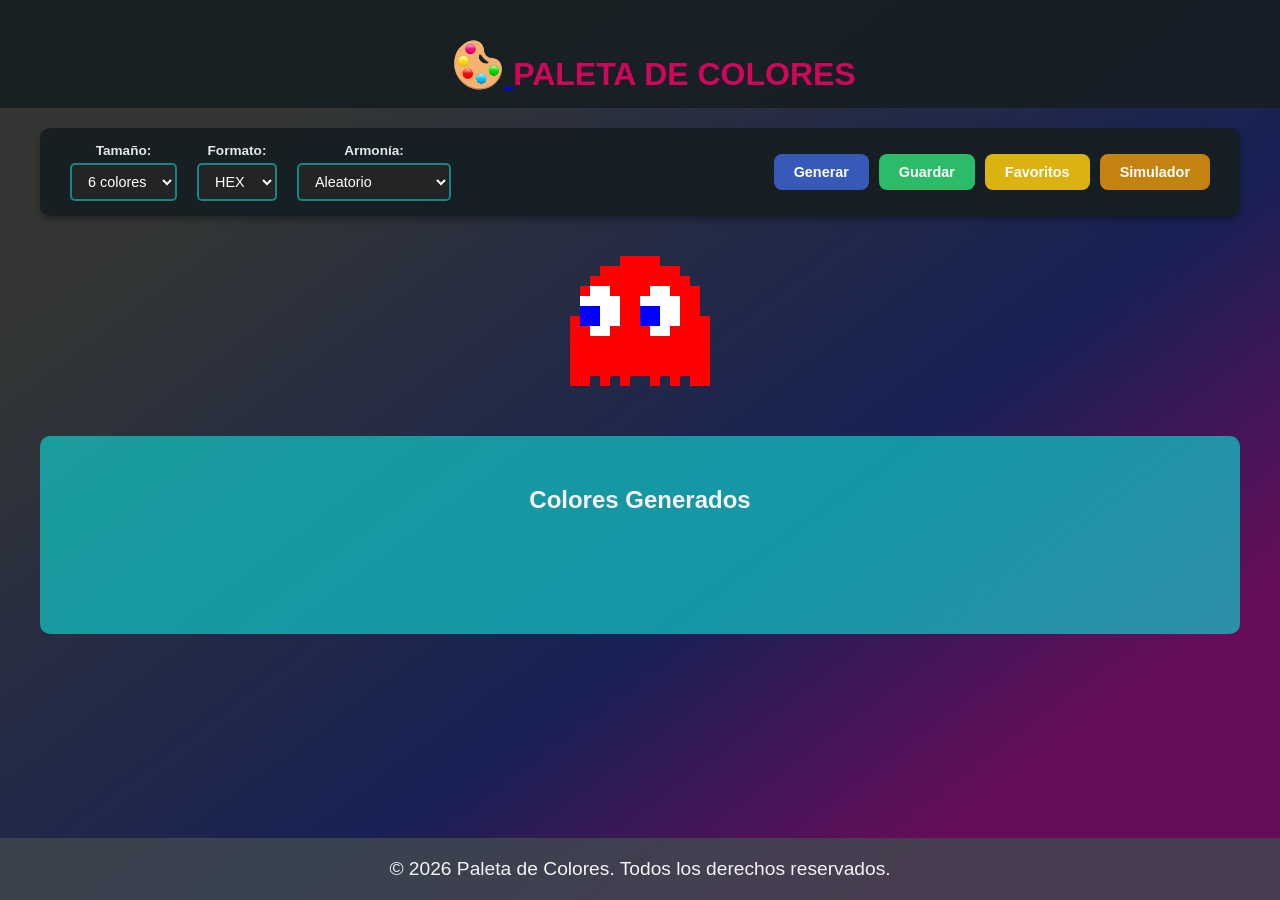
==== paleta.html @ db8abc4d "docs:modificando todo el codigo" ====
<!DOCTYPE html>
<html lang="en">
<head>
    <meta charset="UTF-8">
    <meta name="viewport" content="width=device-width, initial-scale=1.0">
    <title>Paleta de colores</title>
    <link rel="icon" type="image/png" href="imagen/favicon.png">
    <link rel="stylesheet" href="css/styles.css">
</head>
<body>
    <header class="header">
        <div class="header-container">
            <h1 class="header-tittle">
                <a href="index.html">
                    <img src="imagen/paleta-color.png" width="50" height="50" alt="Icono paleta de colores">
                </a>
                PALETA DE COLORES
            </h1>
        </div>
    </header>

    <nav class="navbar">
        <div class="navbar-content">
            <div class="navbar-controls">
                <div class="control-group">
                    <label for="selectorTamaño">Tamaño:</label>
                    <select id="selectorTamaño">
                        <option value="6">6 colores</option>
                        <option value="8">8 colores</option>
                        <option value="9">9 colores</option>
                    </select>
                </div>

                <div class="control-group">
                    <label for="selectorFormato">Formato:</label>
                    <select id="selectorFormato">
                        <option value="hex">HEX</option>
                        <option value="hsl">HSL</option>
                        <option value="rgb">RGB</option>
                    </select>
                </div>

                <div class="control-group">
                    <label for="selectorArmonia">Armonía:</label>
                    <select id="selectorArmonia">
                        <option value="aleatorio">Aleatorio</option>
                        <option value="complementario">Complementario</option>
                        <option value="analogo">Análogo</option>
                        <option value="triadico">Triádico</option>
                        <option value="monocromatico">Monocromático</option>
                    </select>
                </div>
            </div>

            <div class="navbar-buttons">
                <button class="btn-generar" id="botonGenerar">Generar</button>
                <button class="btn-guardar" id="botonGuardar">Guardar</button>
                <button class="btn-favoritos" id="botonVerFavoritos">Favoritos</button>
                <button class="btn-simulador" id="botonSimulador">Simulador</button>
            </div>
        </div>
    </nav>

    <div class="ghost-container">
        <!-- Fantasma animado -->
        <div id="ghost">
            <div id="feedback" class="feedback"></div>
            <div id="ghost-message"></div>
            <div id="red">
                <div id="pupil"></div>
                <div id="pupil1"></div>
                <div id="eye"></div>
                <div id="eye1"></div>
                <div id="top0"></div>
                <div id="top1"></div>
                <div id="top2"></div>
                <div id="top3"></div>
                <div id="top4"></div>
                <div id="st0"></div>
                <div id="st1"></div>
                <div id="st2"></div>
                <div id="st3"></div>
                <div id="st4"></div>
                <div id="st5"></div>
                <div id="an1"></div>
                <div id="an2"></div>
                <div id="an3"></div>
                <div id="an4"></div>
                <div id="an5"></div>
                <div id="an6"></div>
                <div id="an7"></div>
                <div id="an8"></div>
                <div id="an9"></div>
                <div id="an10"></div>
                <div id="an11"></div>
                <div id="an12"></div>
                <div id="an13"></div>
                <div id="an14"></div>
                <div id="an15"></div>
                <div id="an16"></div>
                <div id="an17"></div>
                <div id="an18"></div>
            </div>
        </div>
    </div>

    <div class="resultados-container" id="contenedorResultados">
        <h2 class="text-resultados">Colores Generados</h2>
        <div class="resultados-grid" id="gridColores"></div>
    </div>

    <footer>
        <p>&copy; 2026 Paleta de Colores. Todos los derechos reservados.</p>
    </footer>

    <script src="js/script.js"></script>
</body>
</html>
---- css/styles.css ----
/* Base styles */
@import 'base/reset.css';
@import 'base/typography.css';

/* Layout styles */
@import 'layout/body.css';
@import 'layout/header.css';
@import 'layout/footer.css';

/* Component styles */
@import 'components/containers.css';

/* Responsive styles */
@import 'responsive/media-queries.css';
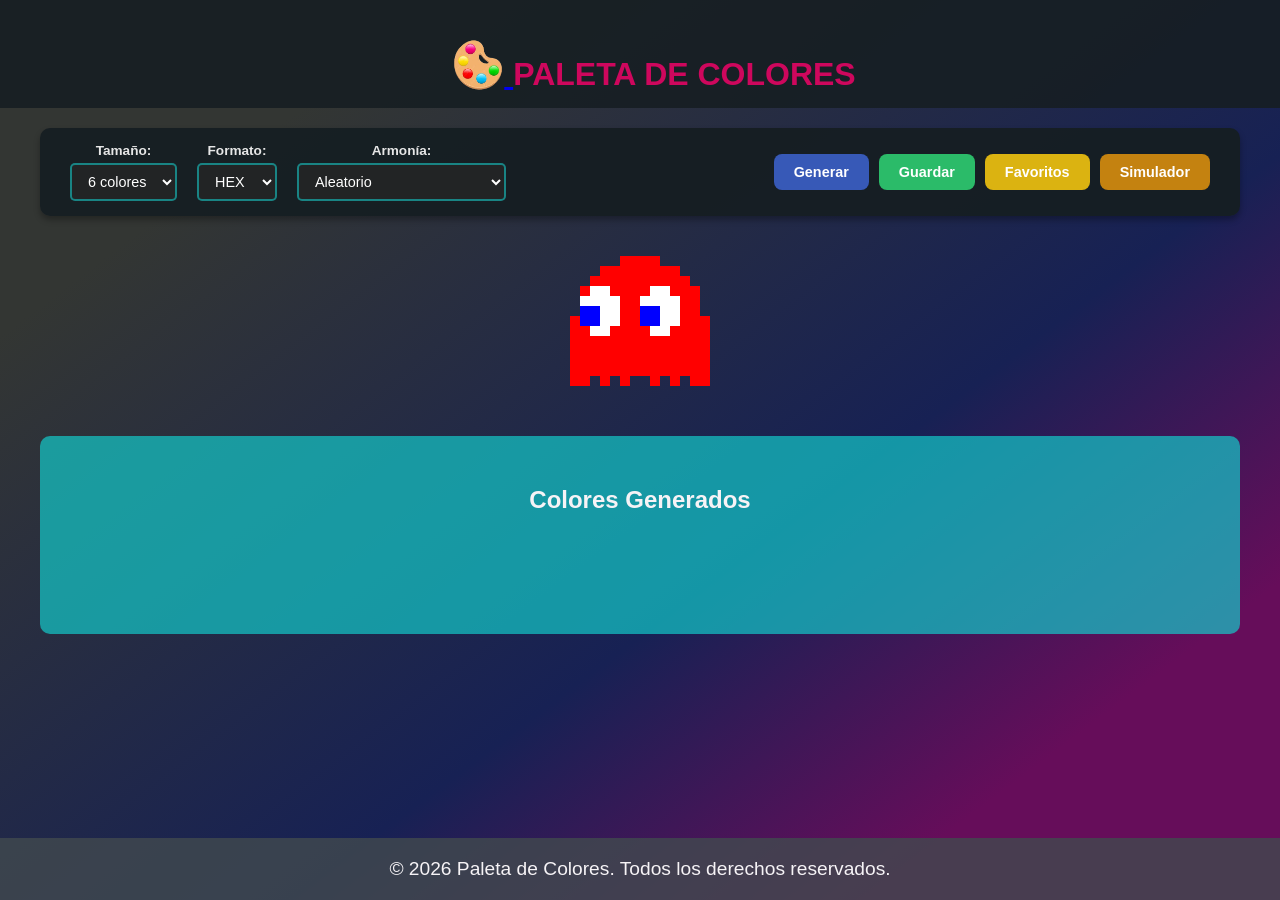
==== commit 206d6019: "docs:cambios en el codigo" ====
--- a/paleta.html
+++ b/paleta.html
@@ -45,8 +45,11 @@
                     <select id="selectorArmonia">
                         <option value="aleatorio">Aleatorio</option>
                         <option value="complementario">Complementario</option>
+                        <option value="complementario-dividido">Complementario Dividido</option>
                         <option value="analogo">Análogo</option>
                         <option value="triadico">Triádico</option>
+                        <option value="tetradico">Tetrádico</option>
+                        <option value="cuadrado">Cuadrado</option>
                         <option value="monocromatico">Monocromático</option>
                     </select>
                 </div>
--- a/css/styles.css
+++ b/css/styles.css
@@ -1,14 +1,14 @@
-/* Base styles */
+/* Estilos base */
 @import 'base/reset.css';
 @import 'base/typography.css';
 
-/* Layout styles */
-@import 'layout/body.css';
-@import 'layout/header.css';
-@import 'layout/footer.css';
+/* Estilos de diseño */
+@import 'diseño/body.css';
+@import 'diseño/header.css';
+@import 'diseño/footer.css';
 
-/* Component styles */
-@import 'components/containers.css';
+/* Estilos de componentes */
+@import 'componentes/containers.css';
 
-/* Responsive styles */
-@import 'responsive/media-queries.css';
+/* Estilos responsivos */
+@import 'responsivo/media-queries.css';
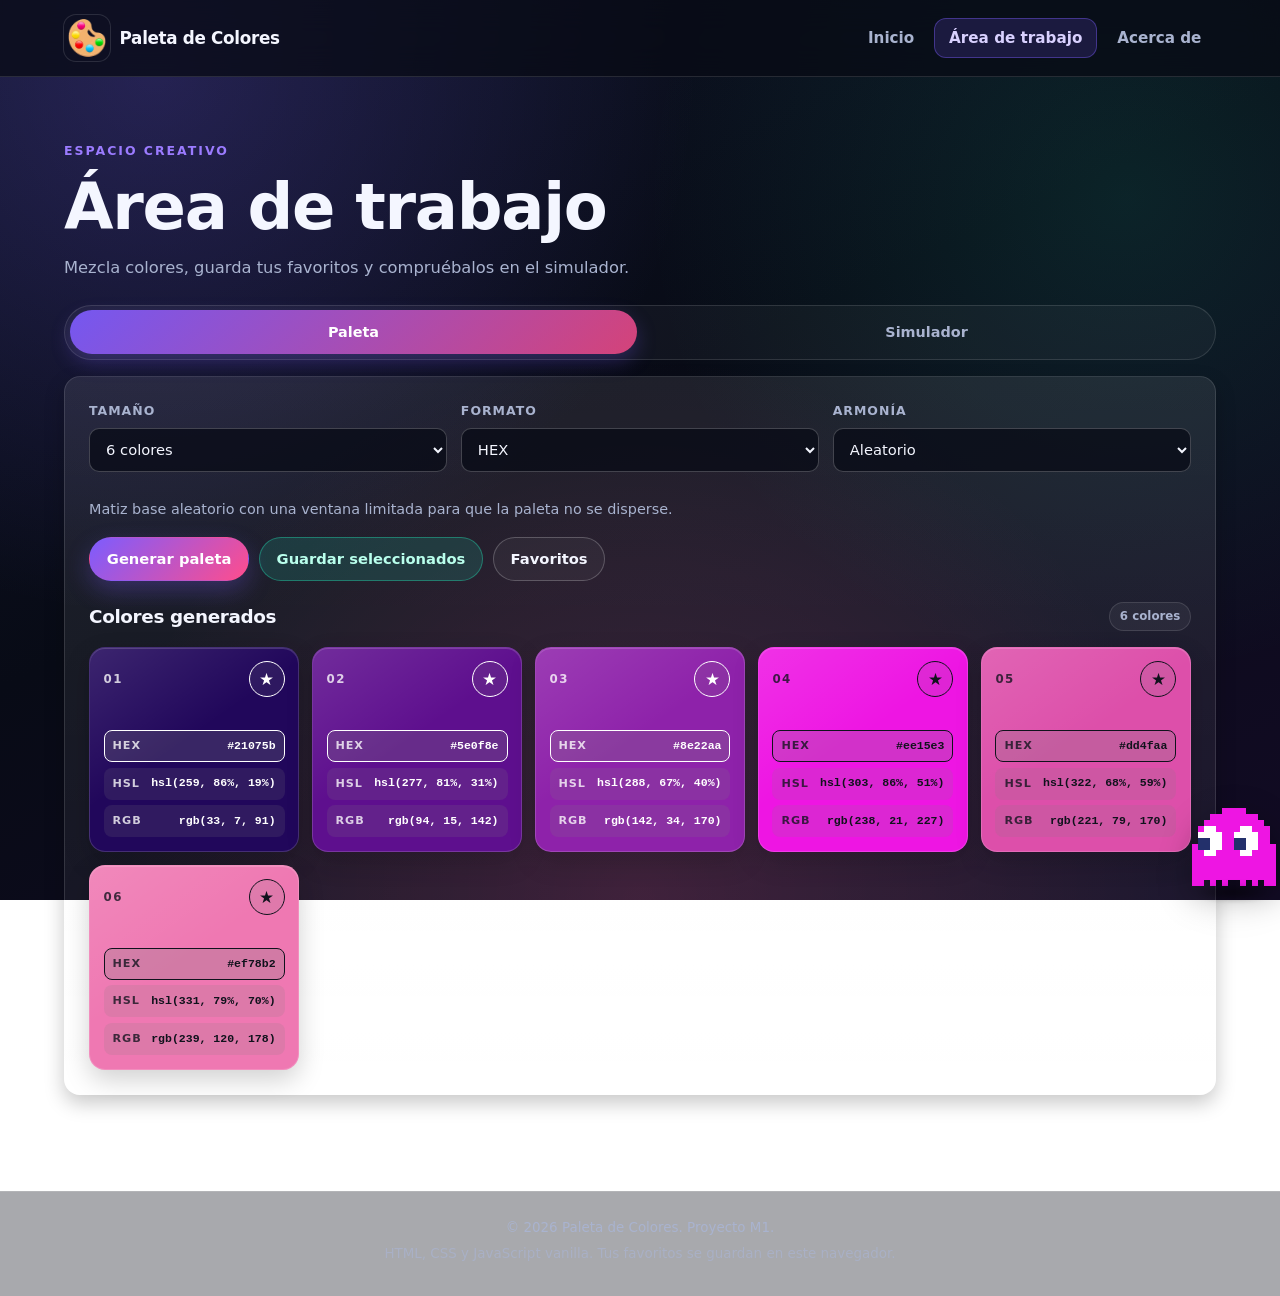
==== commit 28207ec9: "feat: convertir la app en SPA modular Reorganiza la interfaz en un shell SPA con rutas por hash para" ====
--- a/paleta.html
+++ b/paleta.html
@@ -1,121 +1,15 @@
 <!DOCTYPE html>
-<html lang="en">
+<html lang="es">
 <head>
     <meta charset="UTF-8">
-    <meta name="viewport" content="width=device-width, initial-scale=1.0">
-    <title>Paleta de colores</title>
-    <link rel="icon" type="image/png" href="imagen/favicon.png">
-    <link rel="stylesheet" href="css/styles.css">
+    <meta name="viewport" content="width=device-width, initial-scale=1">
+    <meta http-equiv="refresh" content="0; url=index.html#/espacio">
+    <title>Redirigiendo al área de trabajo</title>
+    <script>
+        window.location.replace("index.html#/espacio");
+    </script>
 </head>
 <body>
-    <header class="header">
-        <div class="header-container">
-            <h1 class="header-tittle">
-                <a href="index.html">
-                    <img src="imagen/paleta-color.png" width="50" height="50" alt="Icono paleta de colores">
-                </a>
-                PALETA DE COLORES
-            </h1>
-        </div>
-    </header>
-
-    <nav class="navbar">
-        <div class="navbar-content">
-            <div class="navbar-controls">
-                <div class="control-group">
-                    <label for="selectorTamaño">Tamaño:</label>
-                    <select id="selectorTamaño">
-                        <option value="6">6 colores</option>
-                        <option value="8">8 colores</option>
-                        <option value="9">9 colores</option>
-                    </select>
-                </div>
-
-                <div class="control-group">
-                    <label for="selectorFormato">Formato:</label>
-                    <select id="selectorFormato">
-                        <option value="hex">HEX</option>
-                        <option value="hsl">HSL</option>
-                        <option value="rgb">RGB</option>
-                    </select>
-                </div>
-
-                <div class="control-group">
-                    <label for="selectorArmonia">Armonía:</label>
-                    <select id="selectorArmonia">
-                        <option value="aleatorio">Aleatorio</option>
-                        <option value="complementario">Complementario</option>
-                        <option value="complementario-dividido">Complementario Dividido</option>
-                        <option value="analogo">Análogo</option>
-                        <option value="triadico">Triádico</option>
-                        <option value="tetradico">Tetrádico</option>
-                        <option value="cuadrado">Cuadrado</option>
-                        <option value="monocromatico">Monocromático</option>
-                    </select>
-                </div>
-            </div>
-
-            <div class="navbar-buttons">
-                <button class="btn-generar" id="botonGenerar">Generar</button>
-                <button class="btn-guardar" id="botonGuardar">Guardar</button>
-                <button class="btn-favoritos" id="botonVerFavoritos">Favoritos</button>
-                <button class="btn-simulador" id="botonSimulador">Simulador</button>
-            </div>
-        </div>
-    </nav>
-
-    <div class="ghost-container">
-        <!-- Fantasma animado -->
-        <div id="ghost">
-            <div id="feedback" class="feedback"></div>
-            <div id="ghost-message"></div>
-            <div id="red">
-                <div id="pupil"></div>
-                <div id="pupil1"></div>
-                <div id="eye"></div>
-                <div id="eye1"></div>
-                <div id="top0"></div>
-                <div id="top1"></div>
-                <div id="top2"></div>
-                <div id="top3"></div>
-                <div id="top4"></div>
-                <div id="st0"></div>
-                <div id="st1"></div>
-                <div id="st2"></div>
-                <div id="st3"></div>
-                <div id="st4"></div>
-                <div id="st5"></div>
-                <div id="an1"></div>
-                <div id="an2"></div>
-                <div id="an3"></div>
-                <div id="an4"></div>
-                <div id="an5"></div>
-                <div id="an6"></div>
-                <div id="an7"></div>
-                <div id="an8"></div>
-                <div id="an9"></div>
-                <div id="an10"></div>
-                <div id="an11"></div>
-                <div id="an12"></div>
-                <div id="an13"></div>
-                <div id="an14"></div>
-                <div id="an15"></div>
-                <div id="an16"></div>
-                <div id="an17"></div>
-                <div id="an18"></div>
-            </div>
-        </div>
-    </div>
-
-    <div class="resultados-container" id="contenedorResultados">
-        <h2 class="text-resultados">Colores Generados</h2>
-        <div class="resultados-grid" id="gridColores"></div>
-    </div>
-
-    <footer>
-        <p>&copy; 2026 Paleta de Colores. Todos los derechos reservados.</p>
-    </footer>
-
-    <script src="js/script.js"></script>
+    <p>Redirigiendo al <a href="index.html#/espacio">Área de trabajo</a>...</p>
 </body>
-</html>+</html>
